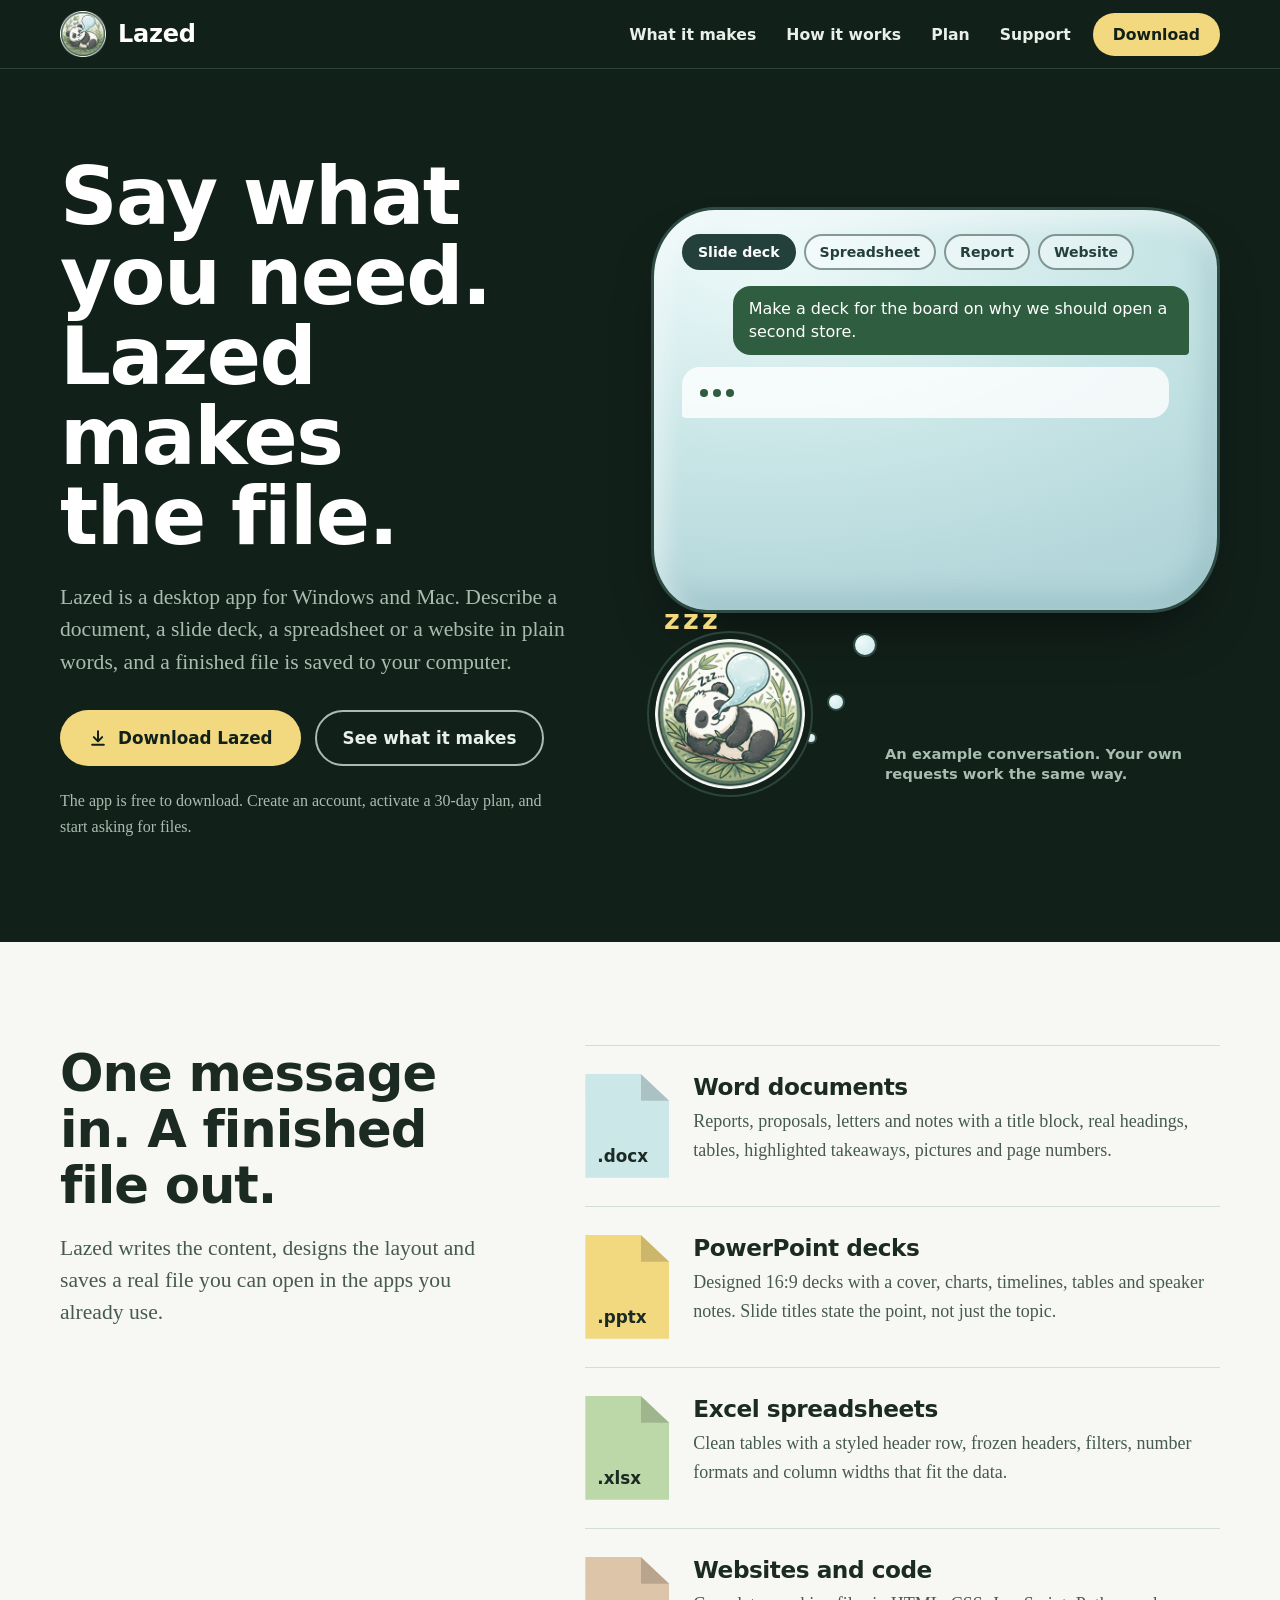
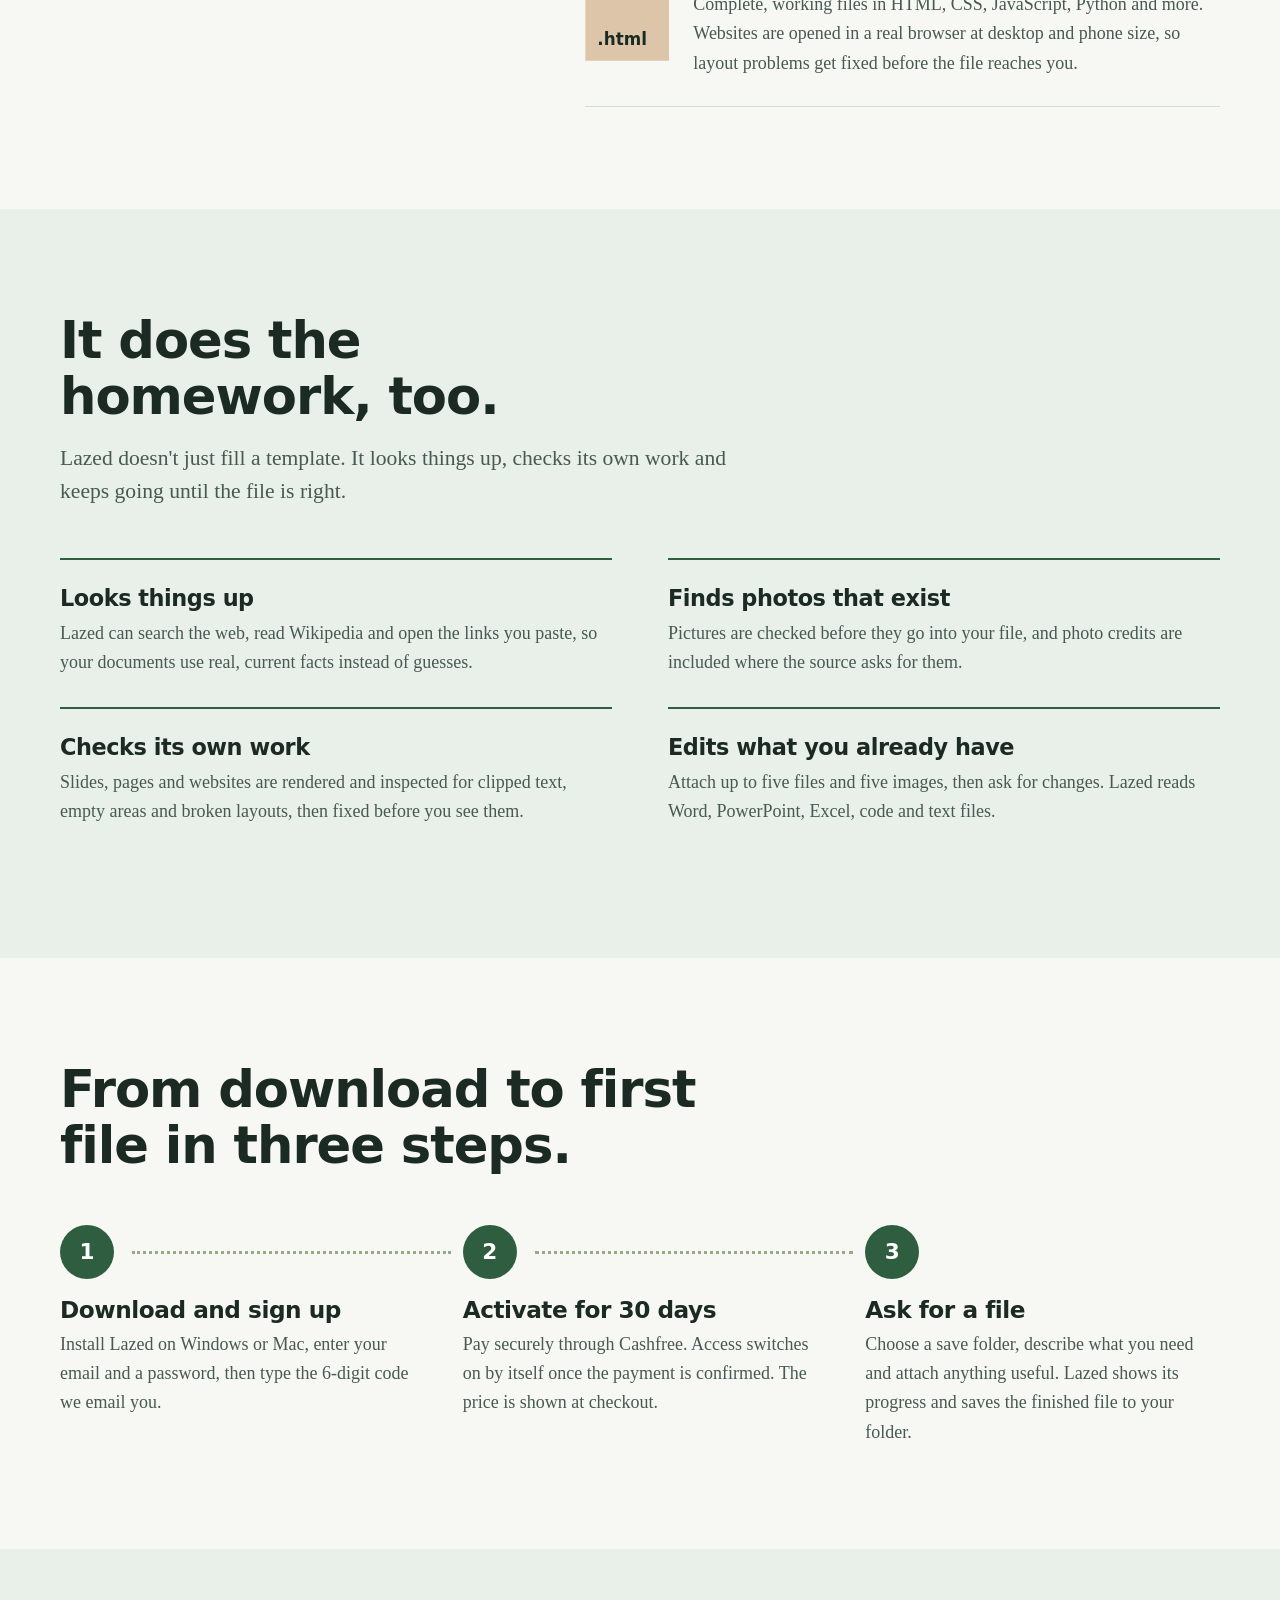
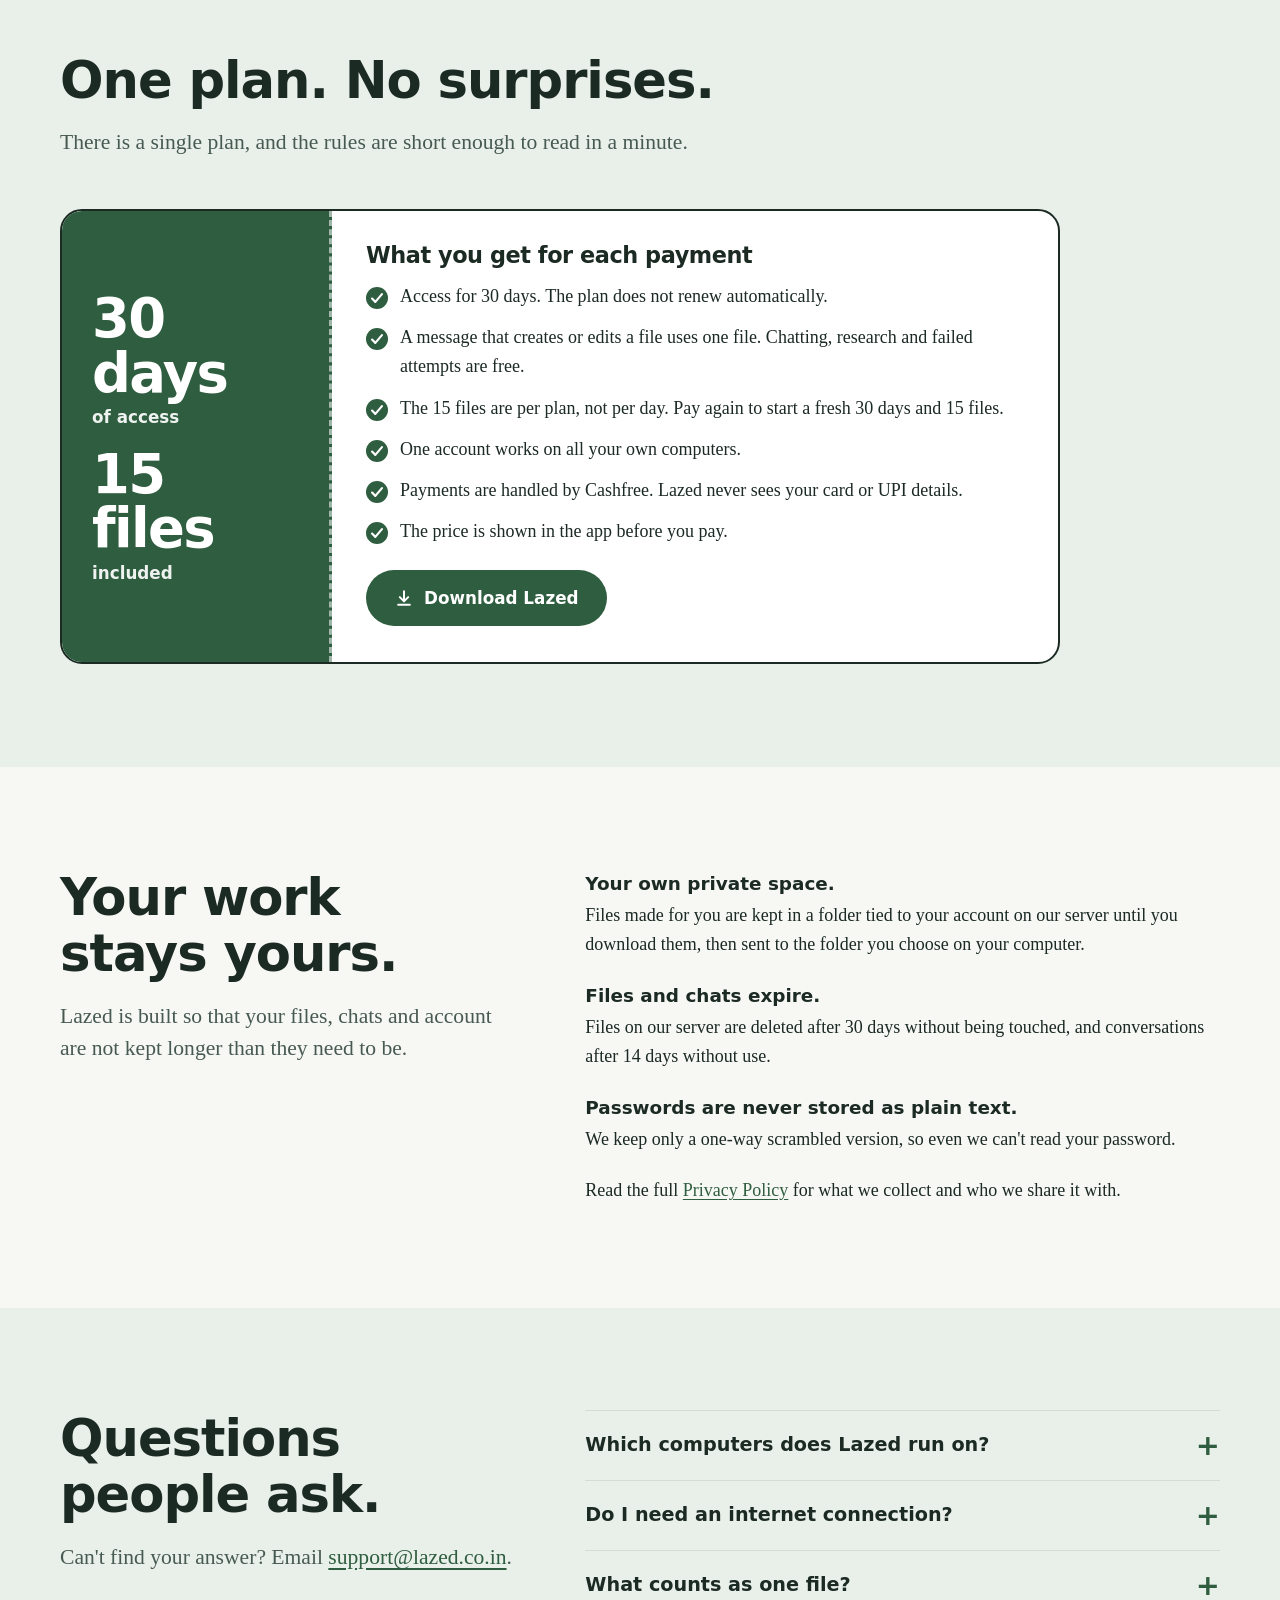
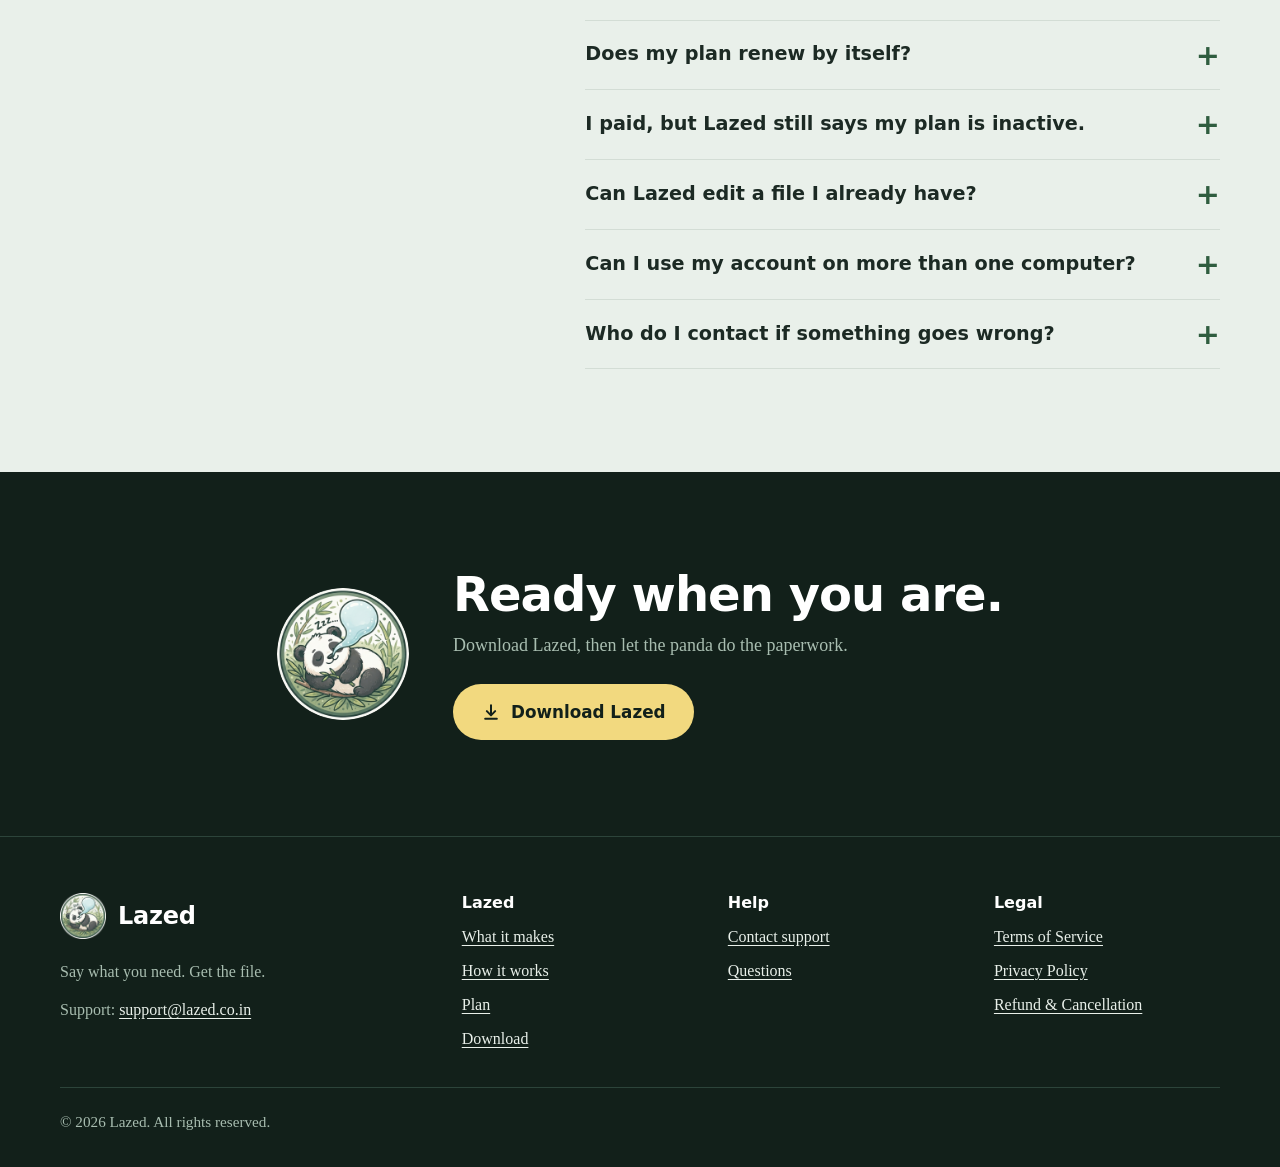
==== index.html @ 4f2f7432 "first commit" ====
<!doctype html>
<html lang="en">
<head>
<meta charset="utf-8">
<meta name="viewport" content="width=device-width, initial-scale=1">
<title>Lazed: say what you need, get the file</title>
<meta name="description" content="Lazed is a desktop app for Windows and Mac that turns a plain message into a finished Word document, PowerPoint deck, Excel sheet or website.">
<meta name="theme-color" content="#12201a">
<link rel="icon" href="assets/favicon.ico" sizes="any">
<link rel="icon" type="image/png" sizes="32x32" href="assets/favicon-32.png">
<link rel="apple-touch-icon" href="assets/apple-touch-icon.png">
<meta property="og:type" content="website">
<meta property="og:site_name" content="Lazed">
<meta property="og:title" content="Lazed: say what you need, get the file">
<meta property="og:description" content="Lazed is a desktop app for Windows and Mac that turns a plain message into a finished Word document, PowerPoint deck, Excel sheet or website.">
<meta property="og:image" content="https://lazed.co.in/assets/og-image.png">
<meta property="og:url" content="https://lazed.co.in/">
<meta name="twitter:card" content="summary_large_image">
<link rel="stylesheet" href="css/style.css">
<script>document.documentElement.classList.add('js')</script>
</head>
<body>
<a class="skip" href="#main">Skip to content</a>
<header class="site-header">
  <div class="wrap">
    <a class="brand" href="index.html"><img src="assets/logo-96.png" width="46" height="46" alt="">Lazed</a>
    <div class="nav">
      <button class="nav-toggle" type="button" aria-expanded="false" aria-controls="nav-links" aria-label="Menu"><svg viewBox="0 0 24 24" fill="none" stroke="currentColor" stroke-width="2.4" stroke-linecap="round" aria-hidden="true"><path d="M4 7h16M4 12h16M4 17h16"/></svg></button>
      <nav id="nav-links" class="nav-links" aria-label="Main">
        <a href="index.html#features">What it makes</a>
        <a href="index.html#how">How it works</a>
        <a href="index.html#plan">Plan</a>
        <a href="contact.html">Support</a>
        <a class="btn btn-moon btn-sm" href="download.html" data-os-link>Download</a>
      </nav>
    </div>
  </div>
</header>
<main id="main">

<section class="hero">
  <div class="wrap">
    <div>
      <h1>Say what you need. Lazed makes the file.</h1>
      <p class="lead">Lazed is a desktop app for Windows and Mac. Describe a document, a slide deck, a spreadsheet or a website in plain words, and a finished file is saved to your computer.</p>
      <div class="hero-actions">
        <a class="btn btn-moon" href="download.html" data-os-link><svg viewBox="0 0 24 24" fill="none" stroke="currentColor" stroke-width="2.4" stroke-linecap="round" stroke-linejoin="round" aria-hidden="true"><path d="M12 4v11M7 11l5 5 5-5M5 20h14"/></svg><span data-os-label>Download Lazed</span></a>
        <a class="btn btn-ghost-dark" href="#features">See what it makes</a>
      </div>
      <p class="hero-note">The app is free to download. Create an account, activate a 30-day plan, and start asking for files.</p>
    </div>

    <div class="scene" role="group" aria-label="Example of asking Lazed for a slide deck">
      <div class="bubble">
        <ul class="chips" id="demo-chips" aria-label="Try an example" hidden></ul>
        <div class="chat" id="demo-chat">
          <div class="msg-user">Make a deck for the board on why we should open a second store.</div>
          <div class="msg-bot">
            <ul class="steps"><li>Looking up local retail data</li><li>Building the slides</li><li>Checking every slide for clipped text</li></ul>
            <div class="file"><span class="file-ext">.pptx</span><div class="file-name">second-store.pptx<span class="file-sub">Saved to your folder</span></div></div>
          </div>
        </div>
      </div>
      <p class="scene-caption">An example conversation. Your own requests work the same way.</p>
      <div class="dots" aria-hidden="true"><span class="d1"></span><span class="d2"></span><span class="d3"></span></div>
      <div class="panda">
        <span class="zzz" aria-hidden="true">zzz</span>
        <img src="assets/logo-320.png" width="150" height="150" alt="The Lazed panda, fast asleep">
      </div>
    </div>
  </div>
</section>

<section class="section" id="features">
  <div class="wrap split">
    <div class="split-sticky">
      <h2>One message in. A finished file out.</h2>
      <p class="lead">Lazed writes the content, designs the layout and saves a real file you can open in the apps you already use.</p>
    </div>
    <ul class="kinds">
      <li class="kind">
        <div class="kind-tab" aria-hidden="true">.docx</div>
        <div>
          <h3>Word documents</h3>
          <p>Reports, proposals, letters and notes with a title block, real headings, tables, highlighted takeaways, pictures and page numbers.</p>
        </div>
      </li>
      <li class="kind">
        <div class="kind-tab tint-moon" aria-hidden="true">.pptx</div>
        <div>
          <h3>PowerPoint decks</h3>
          <p>Designed 16:9 decks with a cover, charts, timelines, tables and speaker notes. Slide titles state the point, not just the topic.</p>
        </div>
      </li>
      <li class="kind">
        <div class="kind-tab tint-leaf" aria-hidden="true">.xlsx</div>
        <div>
          <h3>Excel spreadsheets</h3>
          <p>Clean tables with a styled header row, frozen headers, filters, number formats and column widths that fit the data.</p>
        </div>
      </li>
      <li class="kind">
        <div class="kind-tab tint-wood" aria-hidden="true">.html</div>
        <div>
          <h3>Websites and code</h3>
          <p>Complete, working files in HTML, CSS, JavaScript, Python and more. Websites are opened in a real browser at desktop and phone size, so layout problems get fixed before the file reaches you.</p>
        </div>
      </li>
    </ul>
  </div>
</section>

<section class="section section-mist" id="smart">
  <div class="wrap">
    <div class="section-head">
      <h2>It does the homework, too.</h2>
      <p class="lead">Lazed doesn't just fill a template. It looks things up, checks its own work and keeps going until the file is right.</p>
    </div>
    <div class="facts">
      <div class="fact">
        <h3>Looks things up</h3>
        <p>Lazed can search the web, read Wikipedia and open the links you paste, so your documents use real, current facts instead of guesses.</p>
      </div>
      <div class="fact">
        <h3>Finds photos that exist</h3>
        <p>Pictures are checked before they go into your file, and photo credits are included where the source asks for them.</p>
      </div>
      <div class="fact">
        <h3>Checks its own work</h3>
        <p>Slides, pages and websites are rendered and inspected for clipped text, empty areas and broken layouts, then fixed before you see them.</p>
      </div>
      <div class="fact">
        <h3>Edits what you already have</h3>
        <p>Attach up to five files and five images, then ask for changes. Lazed reads Word, PowerPoint, Excel, code and text files.</p>
      </div>
    </div>
  </div>
</section>

<section class="section" id="how">
  <div class="wrap">
    <div class="section-head">
      <h2>From download to first file in three steps.</h2>
    </div>
    <ol class="how">
      <li class="how-step">
        <div class="how-n" aria-hidden="true">1</div>
        <h3>Download and sign up</h3>
        <p>Install Lazed on Windows or Mac, enter your email and a password, then type the 6-digit code we email you.</p>
      </li>
      <li class="how-step">
        <div class="how-n" aria-hidden="true">2</div>
        <h3>Activate for 30 days</h3>
        <p>Pay securely through Cashfree. Access switches on by itself once the payment is confirmed. The price is shown at checkout.</p>
      </li>
      <li class="how-step">
        <div class="how-n" aria-hidden="true">3</div>
        <h3>Ask for a file</h3>
        <p>Choose a save folder, describe what you need and attach anything useful. Lazed shows its progress and saves the finished file to your folder.</p>
      </li>
    </ol>
  </div>
</section>

<section class="section section-mist" id="plan">
  <div class="wrap">
    <div class="section-head">
      <h2>One plan. No surprises.</h2>
      <p class="lead">There is a single plan, and the rules are short enough to read in a minute.</p>
    </div>
    <div class="ticket">
      <div class="ticket-stub">
        <div class="ticket-big">30 days<small>of access</small></div>
        <div class="ticket-big">15 files<small>included</small></div>
      </div>
      <div class="ticket-body">
        <h3>What you get for each payment</h3>
        <ul class="ticks">
          <li>Access for 30 days. The plan does not renew automatically.</li>
          <li>A message that creates or edits a file uses one file. Chatting, research and failed attempts are free.</li>
          <li>The 15 files are per plan, not per day. Pay again to start a fresh 30 days and 15 files.</li>
          <li>One account works on all your own computers.</li>
          <li>Payments are handled by Cashfree. Lazed never sees your card or UPI details.</li>
          <li>The price is shown in the app before you pay.</li>
        </ul>
        <a class="btn btn-moss" href="download.html" data-os-link><svg viewBox="0 0 24 24" fill="none" stroke="currentColor" stroke-width="2.4" stroke-linecap="round" stroke-linejoin="round" aria-hidden="true"><path d="M12 4v11M7 11l5 5 5-5M5 20h14"/></svg><span data-os-label>Download Lazed</span></a>
      </div>
    </div>
  </div>
</section>

<section class="section" id="private">
  <div class="wrap split">
    <div>
      <h2>Your work stays yours.</h2>
      <p class="lead">Lazed is built so that your files, chats and account are not kept longer than they need to be.</p>
    </div>
    <div class="private-list">
      <p><strong>Your own private space.</strong>Files made for you are kept in a folder tied to your account on our server until you download them, then sent to the folder you choose on your computer.</p>
      <p><strong>Files and chats expire.</strong>Files on our server are deleted after 30 days without being touched, and conversations after 14 days without use.</p>
      <p><strong>Passwords are never stored as plain text.</strong>We keep only a one-way scrambled version, so even we can't read your password.</p>
      <p>Read the full <a href="privacy.html">Privacy Policy</a> for what we collect and who we share it with.</p>
    </div>
  </div>
</section>

<section class="section section-mist" id="faq">
  <div class="wrap split">
    <div class="split-sticky">
      <h2>Questions people ask.</h2>
      <p class="lead">Can't find your answer? Email <a href="mailto:support@lazed.co.in">support@lazed.co.in</a>.</p>
    </div>
    <div class="faq">
<details><summary>Which computers does Lazed run on?</summary><div class="answer"><p>Windows PCs and Macs. Lazed is a desktop app, so it doesn't run on phones or tablets. The <a href="download.html">download page</a> highlights the right file for your computer. On a Mac, choose Apple Silicon (M1 and newer) or Intel; the page shows how to tell which one you have.</p></div></details>
<details><summary>Do I need an internet connection?</summary><div class="answer"><p>Yes. Your request is sent to our servers, where the AI does the work. The finished file is then saved to the folder you chose on your computer.</p></div></details>
<details><summary>What counts as one file?</summary><div class="answer"><p>A message that successfully creates or edits a file uses one of your 15 files, however many rounds of building and fixing it takes. Chatting, research and requests that fail don't use a file.</p></div></details>
<details><summary>Does my plan renew by itself?</summary><div class="answer"><p>No. Each payment gives you 30 days. When they end, or when you've used all 15 files, you choose whether to pay again. We never charge you automatically.</p></div></details>
<details><summary>I paid, but Lazed still says my plan is inactive.</summary><div class="answer"><p>Access switches on automatically once your payment is confirmed, which usually takes a few minutes. If it hasn't happened after that, email <a href="mailto:support@lazed.co.in">support@lazed.co.in</a> from your account address with your payment confirmation.</p></div></details>
<details><summary>Can Lazed edit a file I already have?</summary><div class="answer"><p>Yes. Attach up to five files (Word, PowerPoint, Excel, code or text) and up to five images, then say what to change. Word, PowerPoint and Excel files are rebuilt in Lazed's own design, so very custom formatting in the original may change.</p></div></details>
<details><summary>Can I use my account on more than one computer?</summary><div class="answer"><p>Yes. Your plan belongs to your account, so you can log in on any of your own computers. Please don't share your login with other people.</p></div></details>
<details><summary>Who do I contact if something goes wrong?</summary><div class="answer"><p>Email <a href="mailto:support@lazed.co.in">support@lazed.co.in</a>. The <a href="contact.html">support page</a> also lists fixes for the most common problems.</p></div></details>
    </div>
  </div>
</section>

<section class="cta-band">
  <div class="wrap">
    <img src="assets/logo-320.png" width="132" height="132" alt="" loading="lazy">
    <div>
      <h2>Ready when you are.</h2>
      <p>Download Lazed, then let the panda do the paperwork.</p>
      <a class="btn btn-moon" href="download.html" data-os-link><svg viewBox="0 0 24 24" fill="none" stroke="currentColor" stroke-width="2.4" stroke-linecap="round" stroke-linejoin="round" aria-hidden="true"><path d="M12 4v11M7 11l5 5 5-5M5 20h14"/></svg><span data-os-label>Download Lazed</span></a>
    </div>
  </div>
</section>

</main>
<footer class="site-footer">
  <div class="wrap footer-grid">
    <div>
      <a class="brand" href="index.html"><img src="assets/logo-96.png" width="46" height="46" alt="">Lazed</a>
      <p>Say what you need. Get the file.</p>
      <p>Support: <a href="mailto:support@lazed.co.in">support@lazed.co.in</a></p>
    </div>
    <nav aria-label="Product">
      <p class="footer-title">Lazed</p>
      <ul>
        <li><a href="index.html#features">What it makes</a></li>
        <li><a href="index.html#how">How it works</a></li>
        <li><a href="index.html#plan">Plan</a></li>
        <li><a href="download.html">Download</a></li>
      </ul>
    </nav>
    <nav aria-label="Help">
      <p class="footer-title">Help</p>
      <ul>
        <li><a href="contact.html">Contact support</a></li>
        <li><a href="index.html#faq">Questions</a></li>
      </ul>
    </nav>
    <nav aria-label="Legal">
      <p class="footer-title">Legal</p>
      <ul>
        <li><a href="terms.html">Terms of Service</a></li>
        <li><a href="privacy.html">Privacy Policy</a></li>
        <li><a href="refund.html">Refund &amp; Cancellation</a></li>
      </ul>
    </nav>
  </div>
  <div class="wrap footer-base">
    <p>&copy; <span data-year>2026</span> Lazed. All rights reserved.</p>
  </div>
</footer>
<script src="js/config.js"></script>
<script src="js/main.js"></script>
</body>
</html>
---- css/style.css ----
/* Lazed website styles.
   System fonts only, so the site makes no third-party requests.
   Edit the colours and fonts in :root; everything else follows. */

:root {
  --night: #12201a;
  --night-2: #1b2f25;
  --night-line: #2c443a;
  --ink: #1c2a24;
  --muted: #475a51;
  --paper: #f7f8f4;
  --mist: #e9f0ea;
  --dream: #cbe7e8;
  --white: #ffffff;
  --moss: #2f5d3f;
  --moss-dark: #24492f;
  --leaf: #98aa84;
  --moon: #f2d97f;
  --moon-dark: #e6c75c;
  --on-night: #e9f0ea;
  --on-night-muted: #a8bdb0;
  --line: #d3ddd5;
  --focus: #1d6f8f;

  --font-display: ui-rounded, "SF Pro Rounded", "Hiragino Maru Gothic ProN", "Arial Rounded MT Bold",
    Quicksand, Nunito, "Segoe UI Variable Display", Calibri, "Trebuchet MS", system-ui, sans-serif;
  --font-body: Charter, "Bitstream Charter", "Sitka Text", Cambria, Georgia, serif;

  --wrap: 1160px;
}

*, *::before, *::after { box-sizing: border-box; }
[hidden] { display: none !important; }

html {
  -webkit-text-size-adjust: 100%;
  scroll-behavior: smooth;
  scroll-padding-top: 88px;
}

body {
  margin: 0;
  background: var(--paper);
  color: var(--ink);
  font: 400 1.125rem/1.62 var(--font-body);
  text-rendering: optimizeLegibility;
}

img, svg { max-width: 100%; display: block; }

a { color: var(--moss); text-underline-offset: 0.18em; }
a:hover { color: var(--moss-dark); }

h1, h2, h3 {
  margin: 0;
  font-family: var(--font-display);
  font-weight: 800;
  line-height: 1.1;
  letter-spacing: -0.02em;
  text-wrap: balance;
}

p { margin: 0 0 1em; }

:focus-visible { outline: 3px solid var(--focus); outline-offset: 3px; border-radius: 4px; }
.site-header :focus-visible,
.site-footer :focus-visible,
.hero :focus-visible,
.cta-band :focus-visible { outline-color: var(--moon); }

.wrap { width: min(100% - 40px, var(--wrap)); margin-inline: auto; }

.sr-only {
  position: absolute; width: 1px; height: 1px; margin: -1px; padding: 0;
  overflow: hidden; clip: rect(0 0 0 0); white-space: nowrap; border: 0;
}

.skip {
  position: absolute; left: 12px; top: -64px; z-index: 100;
  background: var(--moon); color: var(--night); text-decoration: none;
  font: 700 1rem var(--font-display); padding: 10px 16px; border-radius: 10px;
}
.skip:focus { top: 12px; }

/* ---------- Buttons ---------- */
.btn {
  display: inline-flex; align-items: center; justify-content: center; gap: 10px;
  font: 700 1.05rem/1.1 var(--font-display);
  padding: 16px 26px; border-radius: 999px; border: 2px solid transparent;
  text-decoration: none; cursor: pointer; text-align: center;
  transition: transform 0.15s ease, background-color 0.15s ease, border-color 0.15s ease;
}
.btn:active { transform: translateY(1px); }
.btn-moon { background: var(--moon); color: var(--night); }
.btn-moon:hover { background: var(--moon-dark); color: var(--night); }
.btn-moss { background: var(--moss); color: #fff; }
.btn-moss:hover { background: var(--moss-dark); color: #fff; }
.btn-ghost-dark { border-color: var(--on-night-muted); color: var(--on-night); }
.btn-ghost-dark:hover { background: var(--night-2); color: #fff; }
.btn-ghost { border-color: var(--moss); color: var(--moss); background: transparent; }
.btn-ghost:hover { background: var(--moss); color: #fff; }
.btn-sm { padding: 10px 18px; font-size: 0.95rem; }
.btn-block { width: 100%; }
.btn[aria-disabled="true"] { opacity: 0.6; pointer-events: none; }
.btn svg { width: 20px; height: 20px; }

/* ---------- Header ---------- */
.site-header {
  position: sticky; top: 0; z-index: 50;
  background: var(--night); color: var(--on-night);
  border-bottom: 1px solid var(--night-line);
}
.site-header .wrap { display: flex; align-items: center; gap: 16px; min-height: 68px; flex-wrap: wrap; padding-block: 6px; }
.brand {
  display: inline-flex; align-items: center; gap: 12px;
  color: #fff; text-decoration: none;
  font: 800 1.5rem/1 var(--font-display); letter-spacing: -0.01em;
}
.brand:hover { color: #fff; }
.brand img { width: 46px; height: 46px; }
.nav { margin-left: auto; display: flex; align-items: center; gap: 8px; flex-wrap: wrap; }
.nav-links { display: flex; align-items: center; gap: 2px; flex-wrap: wrap; }
.nav-links a {
  color: var(--on-night); text-decoration: none;
  font: 600 0.98rem var(--font-display); padding: 10px 14px; border-radius: 999px;
}
.nav-links a:hover, .nav-links a[aria-current="page"] { background: var(--night-2); color: #fff; }
.nav-links a.btn-moon { background: var(--moon); color: var(--night); padding: 10px 18px; margin-left: 6px; }
.nav-links a.btn-moon:hover { background: var(--moon-dark); color: var(--night); }
.nav-toggle {
  display: none; align-items: center; justify-content: center;
  width: 46px; height: 46px; border-radius: 50%;
  background: transparent; color: #fff; border: 2px solid var(--night-line); cursor: pointer;
}
.nav-toggle svg { width: 22px; height: 22px; }

@media (max-width: 859px) {
  .js .nav-toggle { display: inline-flex; }
  .js .nav { margin-left: auto; }
  .js .nav-links {
    display: none; position: absolute; left: 0; right: 0; top: 100%;
    flex-direction: column; align-items: stretch; gap: 2px;
    background: var(--night); padding: 8px 20px 20px; border-bottom: 1px solid var(--night-line);
  }
  .js .nav-open .nav-links { display: flex; }
  .js .nav-links a { padding: 14px 14px; font-size: 1.05rem; }
  .js .nav-links a.btn-moon { margin: 8px 0 0; padding: 14px 18px; text-align: center; }
}

/* ---------- Hero ---------- */
.hero {
  background: var(--night); color: var(--on-night);
  padding-block: clamp(40px, 7vw, 88px) clamp(56px, 8vw, 112px);
  overflow: hidden;
}
.hero .wrap { display: grid; gap: 56px; align-items: center; }
@media (min-width: 960px) {
  .hero .wrap { grid-template-columns: minmax(0, 1fr) minmax(0, 1.08fr); gap: 64px; }
}
.hero h1 { font-size: clamp(2.7rem, 1.5rem + 4.7vw, 5rem); line-height: 1; color: #fff; }
.lead { font-size: clamp(1.15rem, 1.05rem + 0.5vw, 1.35rem); line-height: 1.5; max-width: 34em; }
.hero .lead { color: var(--on-night-muted); margin-top: 24px; }
.hero-actions { display: flex; flex-wrap: wrap; gap: 14px; margin-top: 32px; }
.hero-note { margin: 22px 0 0; font-size: 1rem; color: var(--on-night-muted); max-width: 32em; }

/* The bubble comes from the panda's nose in the logo; it holds the demo. */
.scene { --p: 150px; position: relative; width: 100%; max-width: 620px; margin-inline: auto; padding-bottom: calc(var(--p) + 26px); }
.bubble {
  position: relative; color: var(--ink);
  background: radial-gradient(120% 90% at 20% 10%, #eef9f9 0%, var(--dream) 52%, #b3d6da 100%);
  border: 3px solid #2d4a43;
  border-radius: 64px 76px 70px 56px / 70px 60px 76px 64px;
  padding: 24px 22px 24px;
  box-shadow: inset 10px 12px 22px rgba(255, 255, 255, 0.55), inset -10px -14px 26px rgba(40, 100, 110, 0.16),
    0 30px 60px -30px rgba(0, 0, 0, 0.7);
}
.chips { display: flex; flex-wrap: wrap; gap: 8px; margin: 0 0 16px; padding: 0 6px; list-style: none; }
.chip {
  font: 700 0.88rem var(--font-display); padding: 8px 14px; border-radius: 999px;
  border: 2px solid rgba(45, 74, 67, 0.55); background: rgba(255, 255, 255, 0.4); color: #23403a; cursor: pointer;
  transition: background-color 0.15s ease, color 0.15s ease;
}
.chip:hover { background: rgba(255, 255, 255, 0.75); }
.chip[aria-pressed="true"] { background: #23403a; border-color: #23403a; color: #fff; }
.chat {
  min-height: 300px; display: flex; flex-direction: column; gap: 12px; padding: 0 6px;
  font-family: var(--font-display); font-size: 1rem; line-height: 1.4;
}
.msg-user {
  align-self: flex-end; max-width: 90%; background: var(--moss); color: #fff;
  padding: 12px 16px; border-radius: 18px 18px 4px 18px;
}
.msg-bot {
  align-self: flex-start; width: 100%; max-width: 96%; background: rgba(255, 255, 255, 0.8);
  padding: 14px 16px; border-radius: 18px 18px 18px 4px;
}
.steps { list-style: none; margin: 0; padding: 0; display: grid; gap: 8px; }
.steps li { display: flex; gap: 10px; align-items: center; }
.steps li::before {
  content: ""; flex: none; width: 18px; height: 18px; border-radius: 50%;
  background: var(--moss) url("data:image/svg+xml,%3Csvg xmlns='http://www.w3.org/2000/svg' viewBox='0 0 20 20'%3E%3Cpath d='M5.5 10.5l3 3 6-7' fill='none' stroke='white' stroke-width='2.4' stroke-linecap='round' stroke-linejoin='round'/%3E%3C/svg%3E") center / 14px no-repeat;
}
.typing { display: inline-flex; gap: 5px; padding: 6px 2px; }
.typing span { width: 8px; height: 8px; border-radius: 50%; background: var(--moss); animation: bob 0.9s ease-in-out infinite; }
.typing span:nth-child(2) { animation-delay: 0.15s; }
.typing span:nth-child(3) { animation-delay: 0.3s; }
@keyframes bob { 0%, 80%, 100% { transform: translateY(0); opacity: 0.5; } 40% { transform: translateY(-5px); opacity: 1; } }
.file {
  display: flex; align-items: center; gap: 12px; background: #fff; border: 2px solid #2d4a43;
  border-radius: 14px; padding: 10px 14px; margin-top: 12px;
}
.file-ext { font-weight: 800; font-size: 0.82rem; padding: 6px 9px; border-radius: 8px; background: var(--moon); color: var(--night); }
.file-name { font-weight: 700; overflow-wrap: anywhere; min-width: 0; }
.file-sub { display: block; font-size: 0.86rem; font-weight: 500; color: var(--muted); }
.scene-caption { position: absolute; left: calc(var(--p) + 84px); right: 0; bottom: 6px; margin: 0; font-size: 0.92rem; line-height: 1.35; color: var(--on-night-muted); font-family: var(--font-display); font-weight: 600; }

.panda { position: absolute; left: 4px; bottom: 0; width: var(--p); height: var(--p); }
.panda img { width: 100%; height: 100%; border-radius: 50%; box-shadow: 0 0 0 6px var(--night), 0 0 0 8px var(--night-line); }
.zzz {
  position: absolute; left: calc(var(--p) * 0.06); top: calc(var(--p) * -0.22);
  font: 800 1.7rem/1 var(--font-display); letter-spacing: 0.12em; color: var(--moon); z-index: 1;
  animation: drift 4.5s ease-in-out infinite;
}
@keyframes drift { 0%, 100% { transform: translate(0, 0); opacity: 0.55; } 50% { transform: translate(6px, -8px); opacity: 1; } }
.dots span {
  position: absolute; border-radius: 50%; border: 2px solid #2d4a43;
  background: radial-gradient(circle at 30% 30%, #eef9f9, var(--dream));
}
.dots .d1 { width: calc(var(--p) * 0.08); height: calc(var(--p) * 0.08); left: calc(var(--p) + 4px); bottom: calc(var(--p) * 0.3); }
.dots .d2 { width: calc(var(--p) * 0.12); height: calc(var(--p) * 0.12); left: calc(var(--p) + 26px); bottom: calc(var(--p) * 0.52); }
.dots .d3 { width: calc(var(--p) * 0.16); height: calc(var(--p) * 0.16); left: calc(var(--p) + 52px); bottom: calc(var(--p) * 0.8 + 12px); }
@media (max-width: 520px) {
  .scene { --p: 112px; }
  .bubble { padding: 20px 14px; border-radius: 44px 52px 48px 40px / 48px 42px 52px 44px; }
  .chat { min-height: 330px; padding: 0 2px; }
}

/* ---------- Sections ---------- */
.section { padding-block: clamp(56px, 8vw, 104px); }
.section-mist { background: var(--mist); }
.section h2 { font-size: clamp(2rem, 1.3rem + 2.6vw, 3.2rem); }
.section .lead { color: var(--muted); margin-top: 18px; }
.section-head { max-width: 42rem; margin-bottom: clamp(28px, 4vw, 52px); }

.split { display: grid; gap: 36px; }
@media (min-width: 960px) {
  .split { grid-template-columns: minmax(0, 5fr) minmax(0, 7fr); gap: 72px; }
  .split-sticky { position: sticky; top: 108px; align-self: start; }
}

.kinds { list-style: none; margin: 0; padding: 0; border-bottom: 1px solid var(--line); }
.kind { display: grid; grid-template-columns: 84px minmax(0, 1fr); gap: 24px; padding: 28px 0; border-top: 1px solid var(--line); }
.kind h3 { font-size: 1.45rem; margin-bottom: 8px; }
.kind p { margin: 0; color: var(--muted); }
.kind-tab {
  --tint: var(--dream);
  position: relative; width: 84px; height: 104px; background: var(--tint);
  clip-path: polygon(0 0, 66% 0, 100% 26%, 100% 100%, 0 100%);
  display: flex; align-items: flex-end; padding: 0 0 12px 12px;
  font: 800 1.05rem var(--font-display); color: var(--ink);
}
.kind-tab::after {
  content: ""; position: absolute; top: 0; left: 66%; width: 34%; height: 26%;
  background: rgba(0, 0, 0, 0.16); clip-path: polygon(0 0, 0 100%, 100% 100%);
}
.tint-moon { --tint: var(--moon); }
.tint-leaf { --tint: #bcd7a8; }
.tint-wood { --tint: #dcc5a8; }
@media (max-width: 520px) {
  .kind { grid-template-columns: 1fr; gap: 16px; }
}

.facts { display: grid; gap: 0 56px; }
@media (min-width: 760px) { .facts { grid-template-columns: 1fr 1fr; } }
.fact { padding: 26px 0 30px; border-top: 2px solid var(--moss); }
.fact h3 { font-size: 1.4rem; margin-bottom: 8px; }
.fact p { margin: 0; color: var(--muted); }

.how { list-style: none; margin: 0; padding: 0; display: grid; gap: 40px; }
@media (min-width: 860px) { .how { grid-template-columns: repeat(3, 1fr); gap: 48px; } }
.how-step { position: relative; }
.how-n {
  display: grid; place-items: center; width: 54px; height: 54px; border-radius: 50%;
  background: var(--moss); color: #fff; font: 800 1.35rem var(--font-display); margin-bottom: 18px;
}
.how-step h3 { font-size: 1.45rem; margin-bottom: 8px; }
.how-step p { margin: 0; color: var(--muted); }
@media (min-width: 860px) {
  .how-step:not(:last-child)::after {
    content: ""; position: absolute; top: 26px; left: 72px; right: -36px; border-top: 3px dotted var(--leaf);
  }
}

.ticket { display: grid; background: #fff; border: 2px solid var(--ink); border-radius: 22px; overflow: hidden; max-width: 1000px; }
@media (min-width: 760px) { .ticket { grid-template-columns: 270px minmax(0, 1fr); } }
.ticket-stub {
  background: var(--moss); color: #fff; padding: 34px 30px; display: flex; flex-direction: column;
  justify-content: center; gap: 22px; border-bottom: 3px dashed rgba(255, 255, 255, 0.55);
}
@media (min-width: 760px) { .ticket-stub { border-bottom: 0; border-right: 3px dashed rgba(255, 255, 255, 0.55); } }
.ticket-big { font: 800 3.4rem/1 var(--font-display); letter-spacing: -0.03em; }
.ticket-big small { display: block; margin-top: 8px; font-size: 1.05rem; font-weight: 700; letter-spacing: 0; opacity: 0.92; }
.ticket-body { padding: 32px 34px 36px; }
.ticket-body h3 { font-size: 1.4rem; margin-bottom: 14px; }
.ticks { list-style: none; margin: 0 0 24px; padding: 0; display: grid; gap: 12px; }
.ticks li { position: relative; padding-left: 34px; }
.ticks li::before {
  content: ""; position: absolute; left: 0; top: 0.28em; width: 22px; height: 22px;
  background: url("data:image/svg+xml,%3Csvg xmlns='http://www.w3.org/2000/svg' viewBox='0 0 20 20'%3E%3Ccircle cx='10' cy='10' r='10' fill='%232f5d3f'/%3E%3Cpath d='M5.5 10.5l3 3 6-7' fill='none' stroke='white' stroke-width='2' stroke-linecap='round' stroke-linejoin='round'/%3E%3C/svg%3E") center / contain no-repeat;
}

.private-list { display: grid; gap: 22px; }
.private-list p { margin: 0; }
.private-list strong { font-family: var(--font-display); font-weight: 800; display: block; font-size: 1.15rem; margin-bottom: 2px; }

.faq details { border-top: 1px solid var(--line); }
.faq details:last-child { border-bottom: 1px solid var(--line); }
.faq summary {
  list-style: none; cursor: pointer; display: flex; justify-content: space-between; align-items: center; gap: 20px;
  padding: 20px 0; font: 700 1.2rem/1.3 var(--font-display);
}
.faq summary::-webkit-details-marker { display: none; }
.faq summary::after { content: "+"; flex: none; font-size: 1.8rem; line-height: 1; color: var(--moss); transition: transform 0.2s ease; }
.faq details[open] summary::after { transform: rotate(45deg); }
.faq .answer { padding: 0 0 24px; max-width: 46rem; }
.faq .answer p:last-child { margin-bottom: 0; }

.cta-band { background: var(--night); color: var(--on-night); padding-block: clamp(56px, 8vw, 96px); }
.cta-band .wrap { display: flex; flex-wrap: wrap; align-items: center; gap: 28px 44px; justify-content: center; text-align: left; }
.cta-band img { width: 132px; height: 132px; border-radius: 50%; }
.cta-band h2 { font-size: clamp(2rem, 1.4rem + 2.4vw, 3rem); color: #fff; }
.cta-band p { margin: 10px 0 24px; color: var(--on-night-muted); }

/* ---------- Footer ---------- */
.site-footer { background: var(--night); color: var(--on-night-muted); border-top: 1px solid var(--night-line); font-size: 1rem; }
.footer-grid { display: grid; gap: 36px; padding-block: 56px 36px; }
@media (min-width: 760px) { .footer-grid { grid-template-columns: 1.6fr 1fr 1fr 1fr; gap: 40px; } }
.footer-grid p { margin: 12px 0 0; }
.footer-title { margin: 0 0 12px !important; font: 800 1rem var(--font-display); color: #fff; }
.footer-grid ul { list-style: none; margin: 0; padding: 0; display: grid; gap: 8px; }
.site-footer a { color: var(--on-night); text-underline-offset: 0.2em; }
.site-footer a:hover { color: var(--moon); }
.footer-grid .brand { color: #fff; text-decoration: none; }
.footer-base { border-top: 1px solid var(--night-line); padding-block: 22px 32px; font-size: 0.95rem; }
.footer-base p { margin: 0; }

/* ---------- Inner pages ---------- */
.page-head { background: var(--mist); border-bottom: 1px solid var(--line); padding-block: clamp(40px, 6vw, 76px) clamp(28px, 4vw, 48px); }
.page-head h1 { font-size: clamp(2.3rem, 1.4rem + 3.2vw, 3.8rem); }
.page-head .lead { color: var(--muted); margin: 18px 0 0; }
.updated { margin: 14px 0 0; font: 600 0.95rem var(--font-display); color: var(--muted); }
.summary { background: #fff; border: 2px solid var(--ink); border-radius: 16px; padding: 20px 24px 8px; margin-top: 28px; max-width: 46rem; }
.summary h2 { font-size: 1.2rem; margin-bottom: 10px; }
.summary ul { margin: 0 0 12px; padding-left: 1.2em; }
.summary li { margin: 0.3em 0; }

.legal { display: grid; gap: 28px; padding-block: 44px 96px; }
@media (min-width: 960px) { .legal { grid-template-columns: 260px minmax(0, 1fr); gap: 72px; } }
.toc { align-self: start; font-family: var(--font-display); }
.toc summary { cursor: pointer; font: 800 1rem var(--font-display); padding: 10px 0; }
.toc ol { list-style: none; margin: 0; padding: 0; display: grid; gap: 2px; font-weight: 600; font-size: 0.96rem; }
.toc a { display: block; padding: 7px 12px; border-radius: 8px; color: var(--ink); text-decoration: none; line-height: 1.3; }
.toc a:hover { background: var(--mist); }
.toc a.is-current { background: var(--mist); color: var(--moss-dark); box-shadow: inset 3px 0 0 var(--moss); }
@media (min-width: 960px) {
  .toc { position: sticky; top: 100px; max-height: calc(100vh - 120px); overflow: auto; }
  .toc summary { pointer-events: none; list-style: none; }
  .toc summary::-webkit-details-marker { display: none; }
}
.prose { max-width: 44rem; }
.prose h2 { font-size: 1.7rem; margin: 2.2em 0 0.55em; scroll-margin-top: 96px; }
.prose h2:first-child { margin-top: 0; }
.prose h3 { font-size: 1.2rem; margin: 1.6em 0 0.4em; }
.prose ul, .prose ol { padding-left: 1.3em; margin: 0 0 1em; }
.prose li { margin: 0.4em 0; }
.table-wrap { overflow-x: auto; margin: 1.2em 0 1.6em; border: 1px solid var(--line); border-radius: 12px; background: #fff; }
.prose table { width: 100%; border-collapse: collapse; font-size: 1rem; line-height: 1.5; min-width: 520px; }
.prose th, .prose td { text-align: left; vertical-align: top; padding: 12px 14px; border-bottom: 1px solid var(--line); }
.prose th { font: 800 0.95rem var(--font-display); background: var(--mist); }
.prose tr:last-child td { border-bottom: 0; }

/* Download page */
.notice {
  background: var(--dream); border: 2px solid var(--ink); border-radius: 14px; padding: 16px 20px; margin-bottom: 28px;
  font-family: var(--font-display); font-weight: 600; line-height: 1.45;
}
.notice[hidden] { display: none; }
.notice p { margin: 0 0 10px; }
.notice p:last-child { margin: 0; }
.platforms { display: grid; gap: 28px; padding-top: 14px; }
@media (min-width: 860px) { .platforms { grid-template-columns: 1fr 1fr; gap: 32px; } }
.platform {
  position: relative; display: flex; flex-direction: column; gap: 14px; background: #fff;
  border: 2px solid var(--ink); border-radius: 22px; padding: 32px 30px 30px;
}
.platform.is-match { border-color: var(--moss); box-shadow: 8px 8px 0 var(--moss); }
.match-badge {
  position: absolute; top: -15px; left: 26px; background: var(--moss); color: #fff;
  font: 700 0.88rem var(--font-display); padding: 6px 14px; border-radius: 999px;
}
.platform-top { display: flex; align-items: center; gap: 16px; color: var(--moss); }
.platform-top svg { width: 48px; height: 48px; flex: none; }
.platform h2 { font-size: 1.7rem; color: var(--ink); }
.platform-meta { margin: 0; color: var(--muted); font-family: var(--font-display); font-weight: 600; font-size: 0.98rem; display: flex; flex-wrap: wrap; gap: 4px 18px; }
.platform ul { list-style: none; margin: 4px 0 0; padding: 0; display: grid; gap: 6px; color: var(--muted); font-size: 1rem; }
.platform .unavailable { margin: 0; font-size: 1rem; background: var(--mist); border-radius: 12px; padding: 12px 14px; }
.platform .unavailable[hidden] { display: none; }
.variant-lead { margin: 0; color: var(--muted); font-size: 1rem; }
.variants { display: grid; gap: 14px; }
.variant { display: flex; flex-direction: column; gap: 10px; background: var(--paper); border: 2px solid var(--line); border-radius: 16px; padding: 18px 18px 16px; }
.variant-name { margin: 0; font: 700 1.2rem var(--font-display); color: var(--ink); display: flex; flex-wrap: wrap; align-items: baseline; gap: 2px 12px; }
.variant-name span { font-weight: 600; font-size: 0.95rem; color: var(--muted); }
.variant .platform-meta { font-size: 0.92rem; }
.variant .unavailable[hidden] { display: none; }
.which-mac { font-size: 0.98rem; }
.which-mac summary { cursor: pointer; font-family: var(--font-display); font-weight: 700; }
.which-mac ol { margin: 10px 0 8px; padding-left: 22px; display: grid; gap: 6px; }
.which-mac p { margin: 0; color: var(--muted); }
.hash { font-size: 0.92rem; }
.hash summary { cursor: pointer; font-family: var(--font-display); font-weight: 700; }
.hash code { display: block; margin-top: 8px; word-break: break-all; font: 0.85rem/1.5 ui-monospace, "SF Mono", Consolas, monospace; background: var(--mist); padding: 10px 12px; border-radius: 10px; }

.install { display: grid; gap: 40px; }
@media (min-width: 860px) { .install { grid-template-columns: 1fr 1fr; gap: 56px; } }
.install h3 { font-size: 1.5rem; margin-bottom: 14px; }
.ol-steps { list-style: none; margin: 0; padding: 0; counter-reset: step; display: grid; gap: 18px; }
.ol-steps li { counter-increment: step; position: relative; padding-left: 52px; min-height: 38px; }
.ol-steps li::before {
  content: counter(step); position: absolute; left: 0; top: 0; width: 36px; height: 36px; border-radius: 50%;
  display: grid; place-items: center; background: var(--moss); color: #fff; font: 800 1.05rem var(--font-display);
}
.ol-steps li p { margin: 0; }

.callout { background: var(--mist); border-left: 5px solid var(--moss); border-radius: 0 14px 14px 0; padding: 20px 24px; max-width: 46rem; }
.callout h3 { font-size: 1.25rem; margin-bottom: 8px; }
.callout p:last-child, .callout ul:last-child { margin-bottom: 0; }

/* Contact page */
.contact-grid { display: grid; gap: 40px; }
@media (min-width: 960px) { .contact-grid { grid-template-columns: minmax(0, 5fr) minmax(0, 6fr); gap: 72px; } }
.mail-card { background: #fff; border: 2px solid var(--ink); border-radius: 22px; padding: 30px; }
.mail-card .address { display: block; margin: 8px 0 18px; font: 800 clamp(1.3rem, 1rem + 1.4vw, 1.8rem)/1.2 var(--font-display); color: var(--ink); word-break: break-all; text-decoration: none; }
.mail-card .row { display: flex; flex-wrap: wrap; gap: 12px; }
.mail-card .small { margin: 18px 0 0; font-size: 1rem; color: var(--muted); }
.form { display: grid; gap: 18px; }
.field label { display: block; margin-bottom: 6px; font: 700 1rem var(--font-display); }
.field .hint { display: block; margin-top: 6px; font-size: 0.95rem; color: var(--muted); }
.field input, .field select, .field textarea {
  width: 100%; font: 400 1.05rem/1.4 var(--font-body); color: var(--ink); background: #fff;
  border: 2px solid var(--ink); border-radius: 12px; padding: 12px 14px;
}
.field textarea { min-height: 160px; resize: vertical; }
.field input:focus-visible, .field select:focus-visible, .field textarea:focus-visible { outline: 3px solid var(--focus); outline-offset: 2px; }
.form-note { margin: 0; font-size: 0.98rem; color: var(--muted); }
.quick { margin-top: clamp(48px, 6vw, 80px); }
.quick h2 { font-size: clamp(1.7rem, 1.2rem + 1.8vw, 2.4rem); margin-bottom: 20px; }

/* 404 */
.lost { text-align: center; padding-block: clamp(64px, 10vw, 140px); }
.lost img { width: 168px; height: 168px; margin: 0 auto 28px; border-radius: 50%; }
.lost h1 { font-size: clamp(2.2rem, 1.5rem + 3vw, 3.6rem); }
.lost p { color: var(--muted); max-width: 30em; margin: 16px auto 28px; }
.lost .row { display: flex; gap: 14px; justify-content: center; flex-wrap: wrap; }

@media (prefers-reduced-motion: reduce) {
  html { scroll-behavior: auto; }
  *, *::before, *::after { animation: none !important; transition: none !important; }
}

@media print {
  .site-header, .site-footer, .toc, .skip, .cta-band { display: none !important; }
  body { background: #fff; font-size: 11pt; }
  .page-head { background: none; border: 0; padding-block: 0 12px; }
  .legal { display: block; padding: 0; }
  .prose { max-width: none; }
}
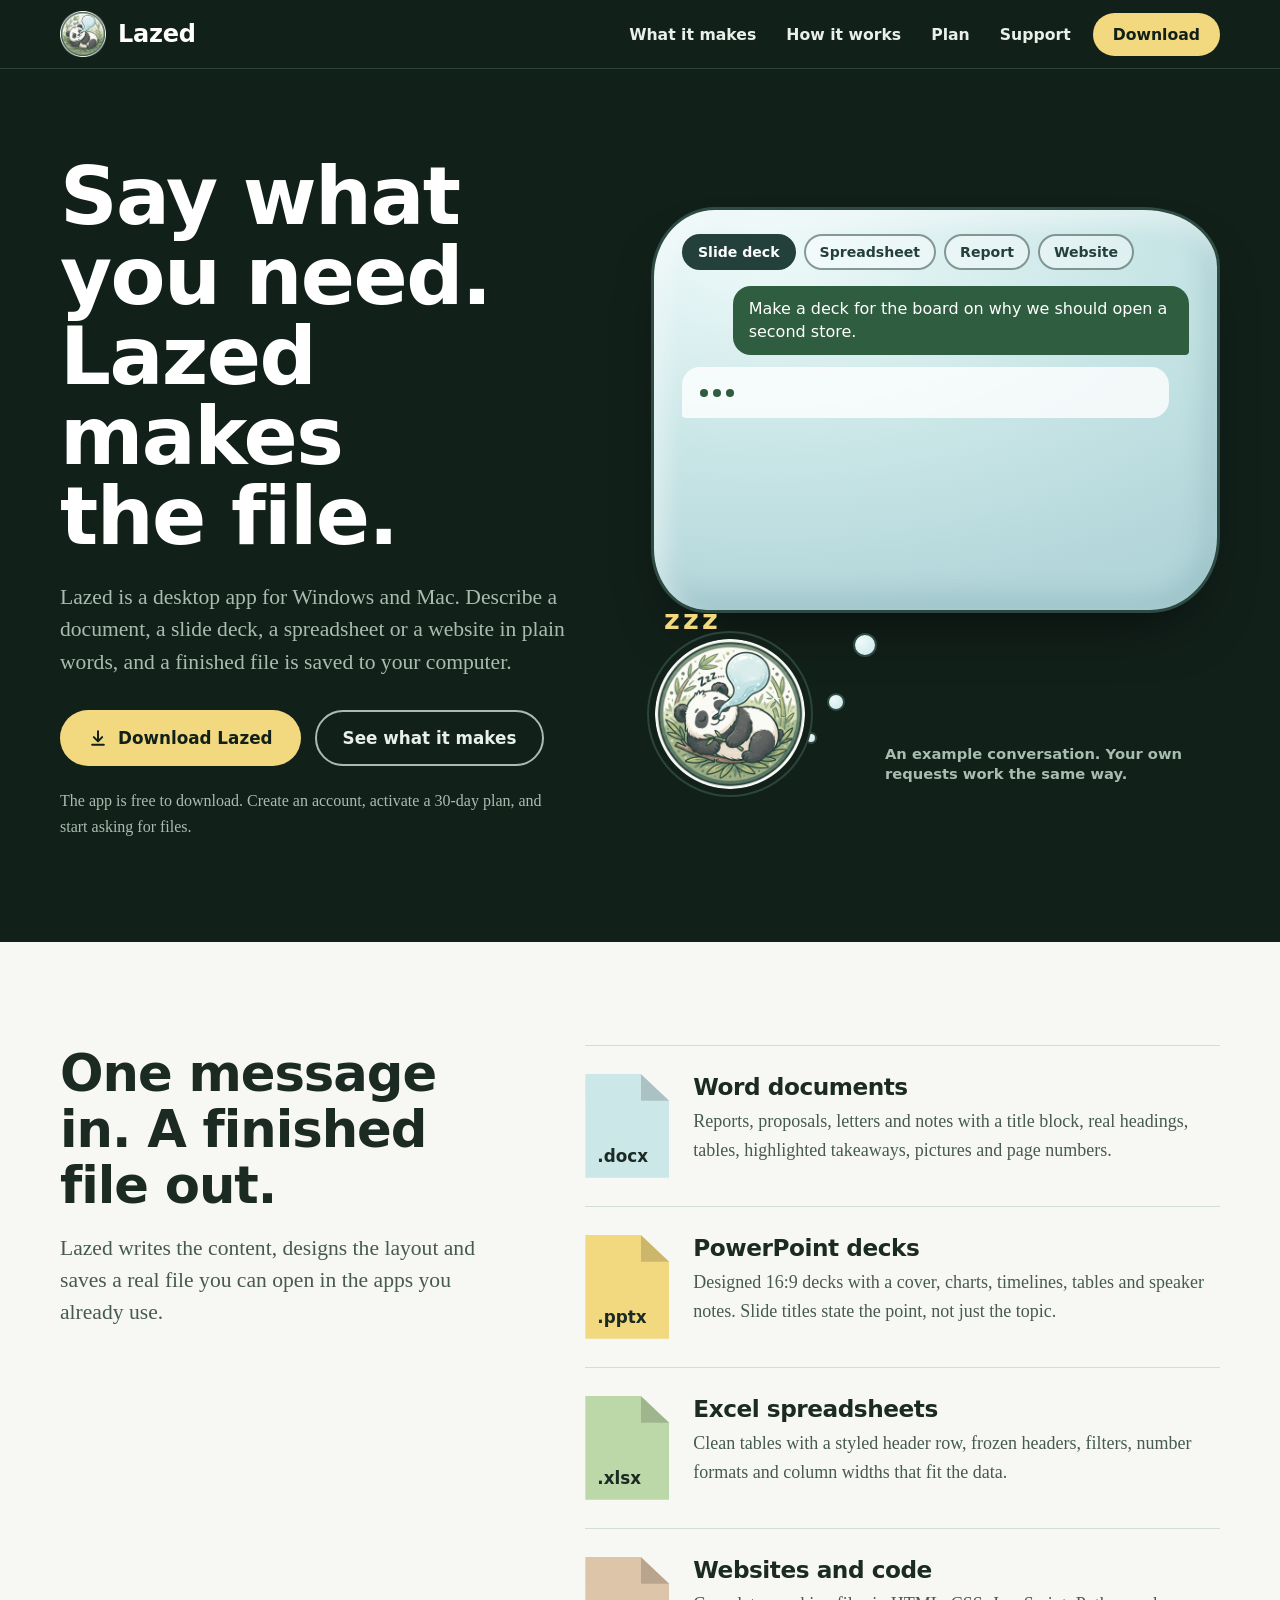
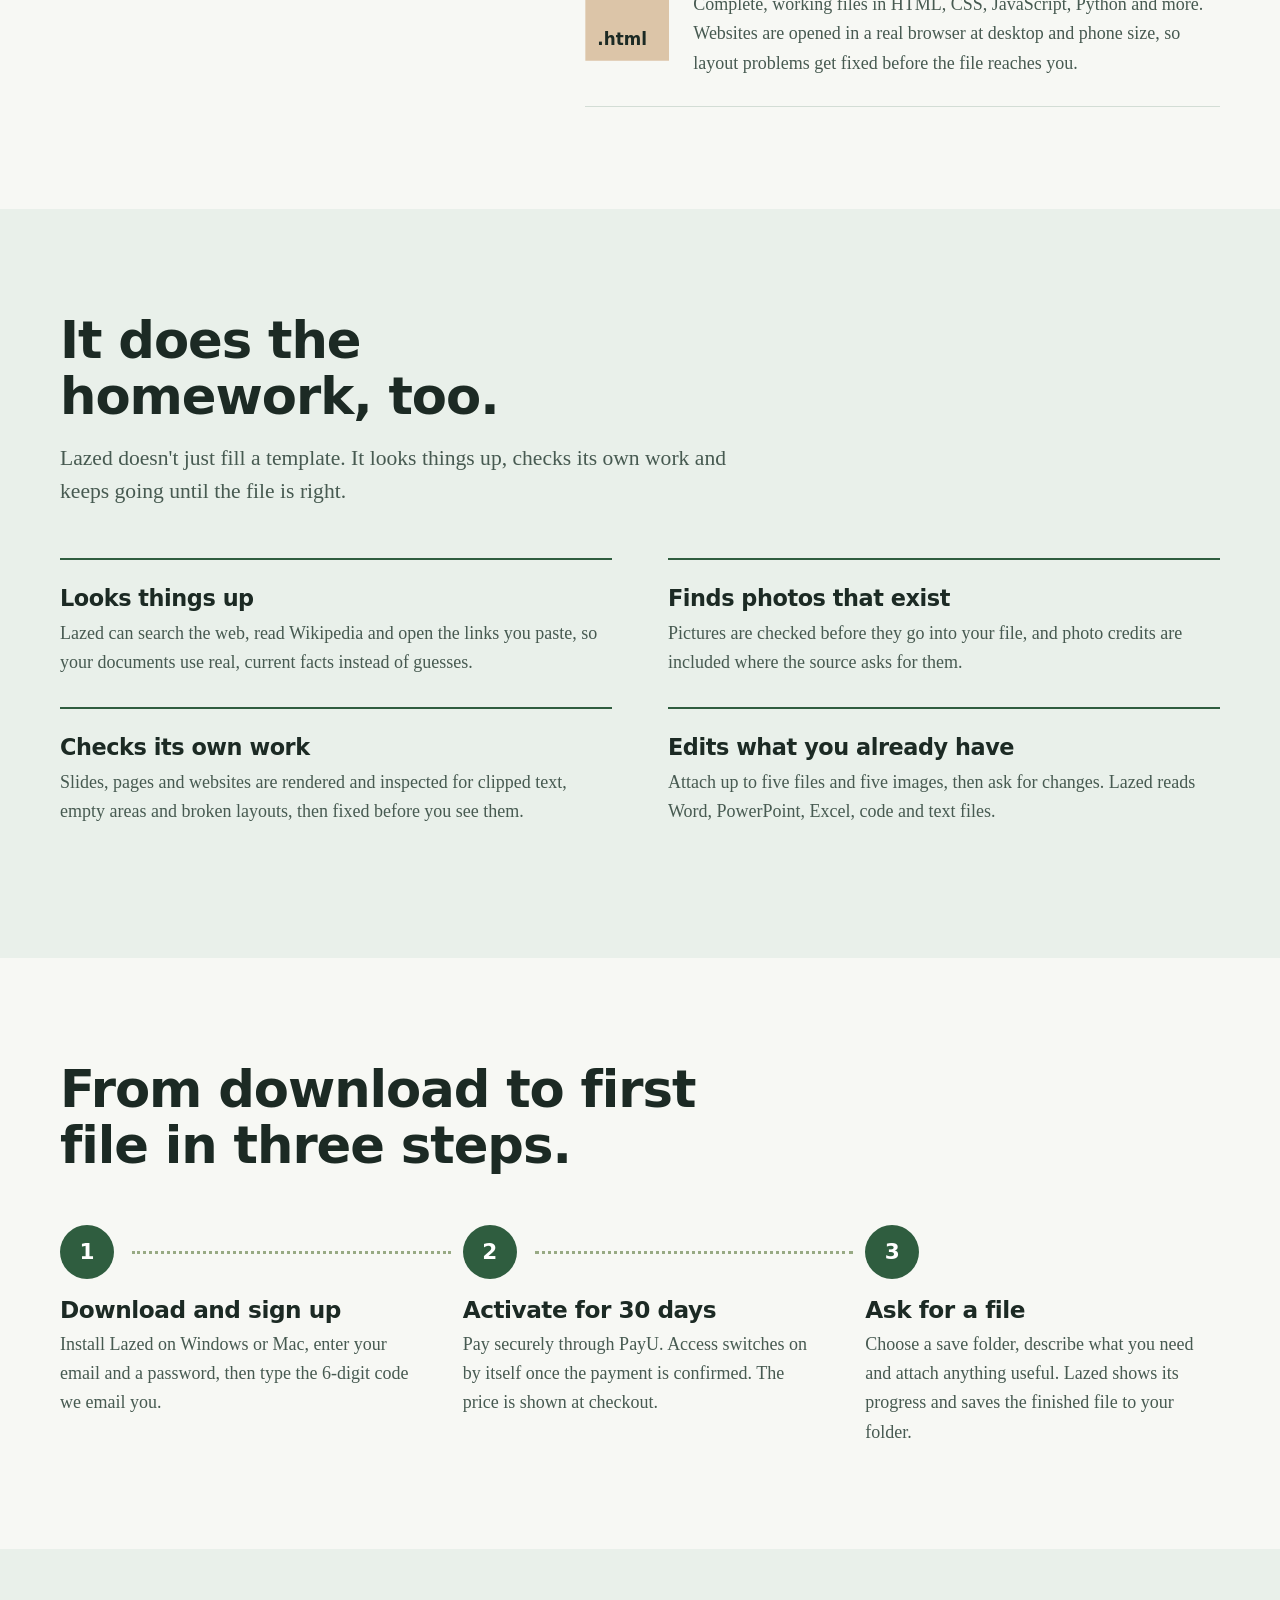
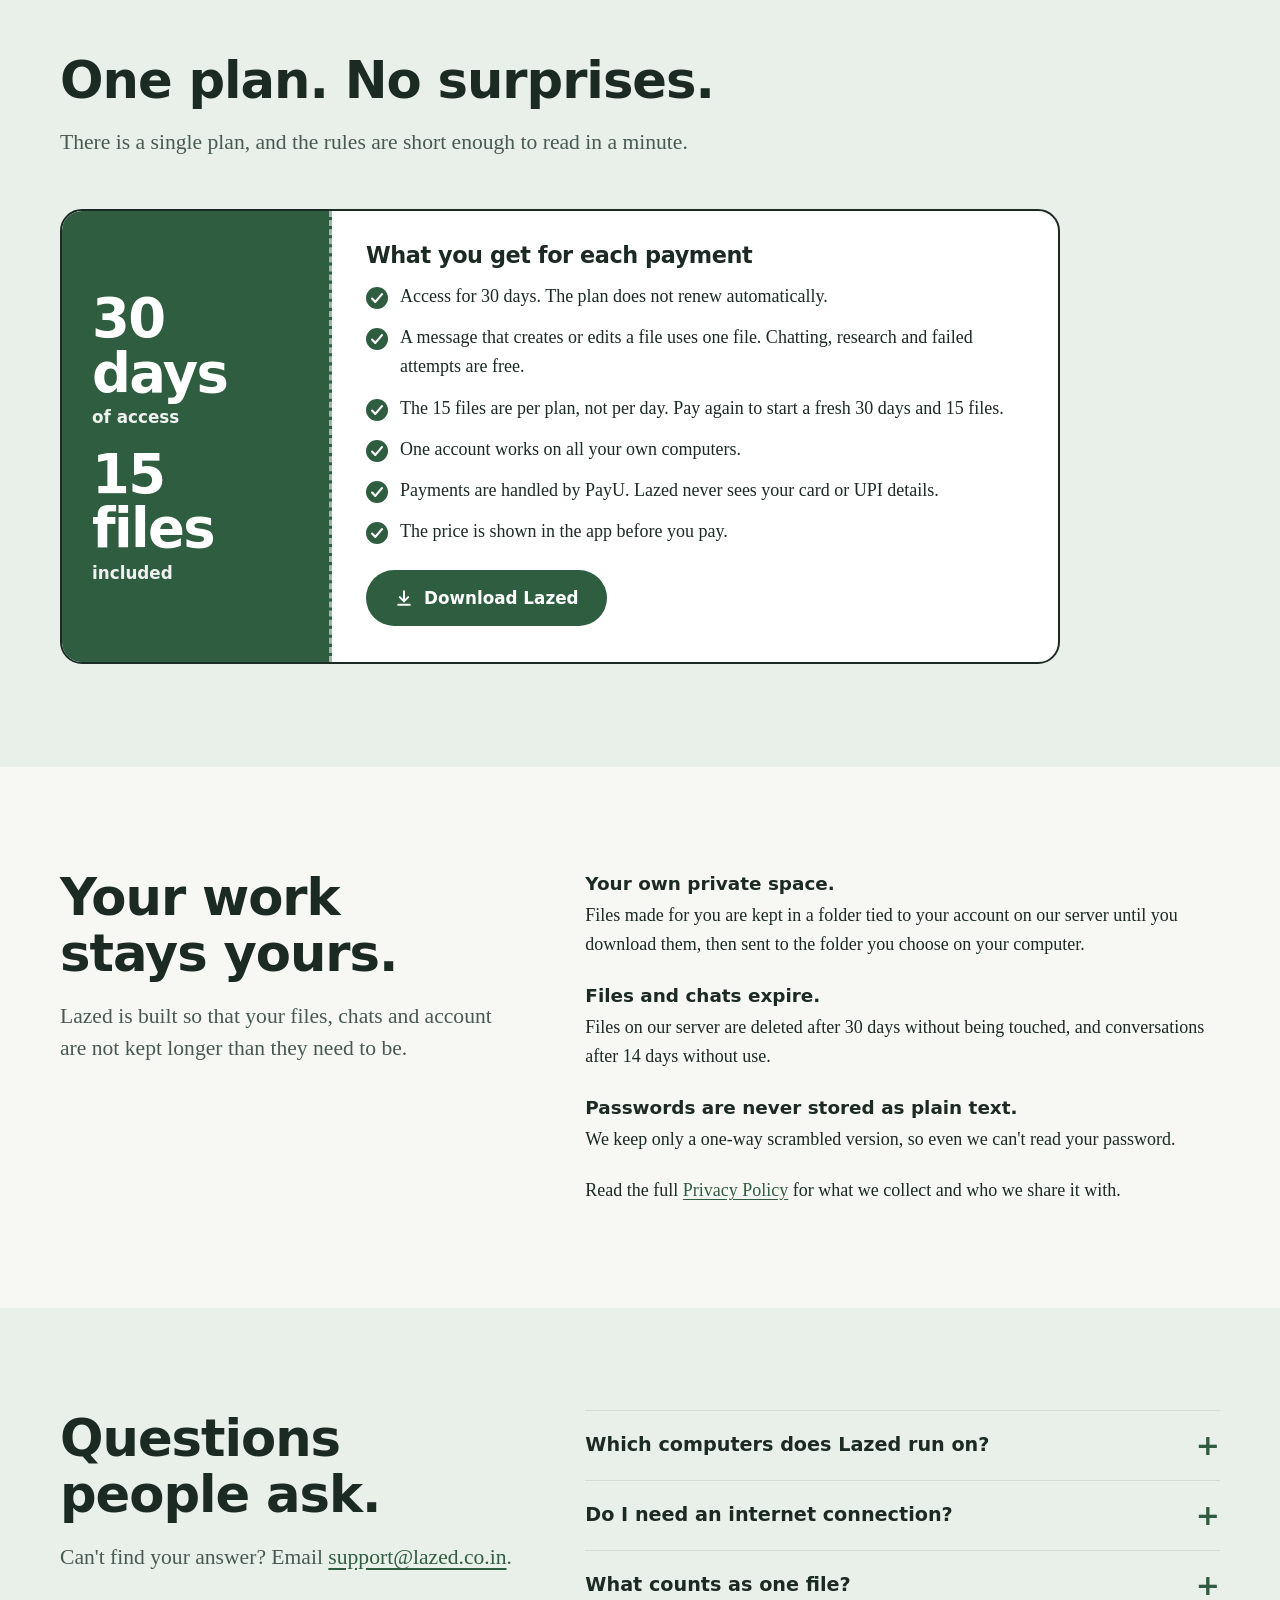
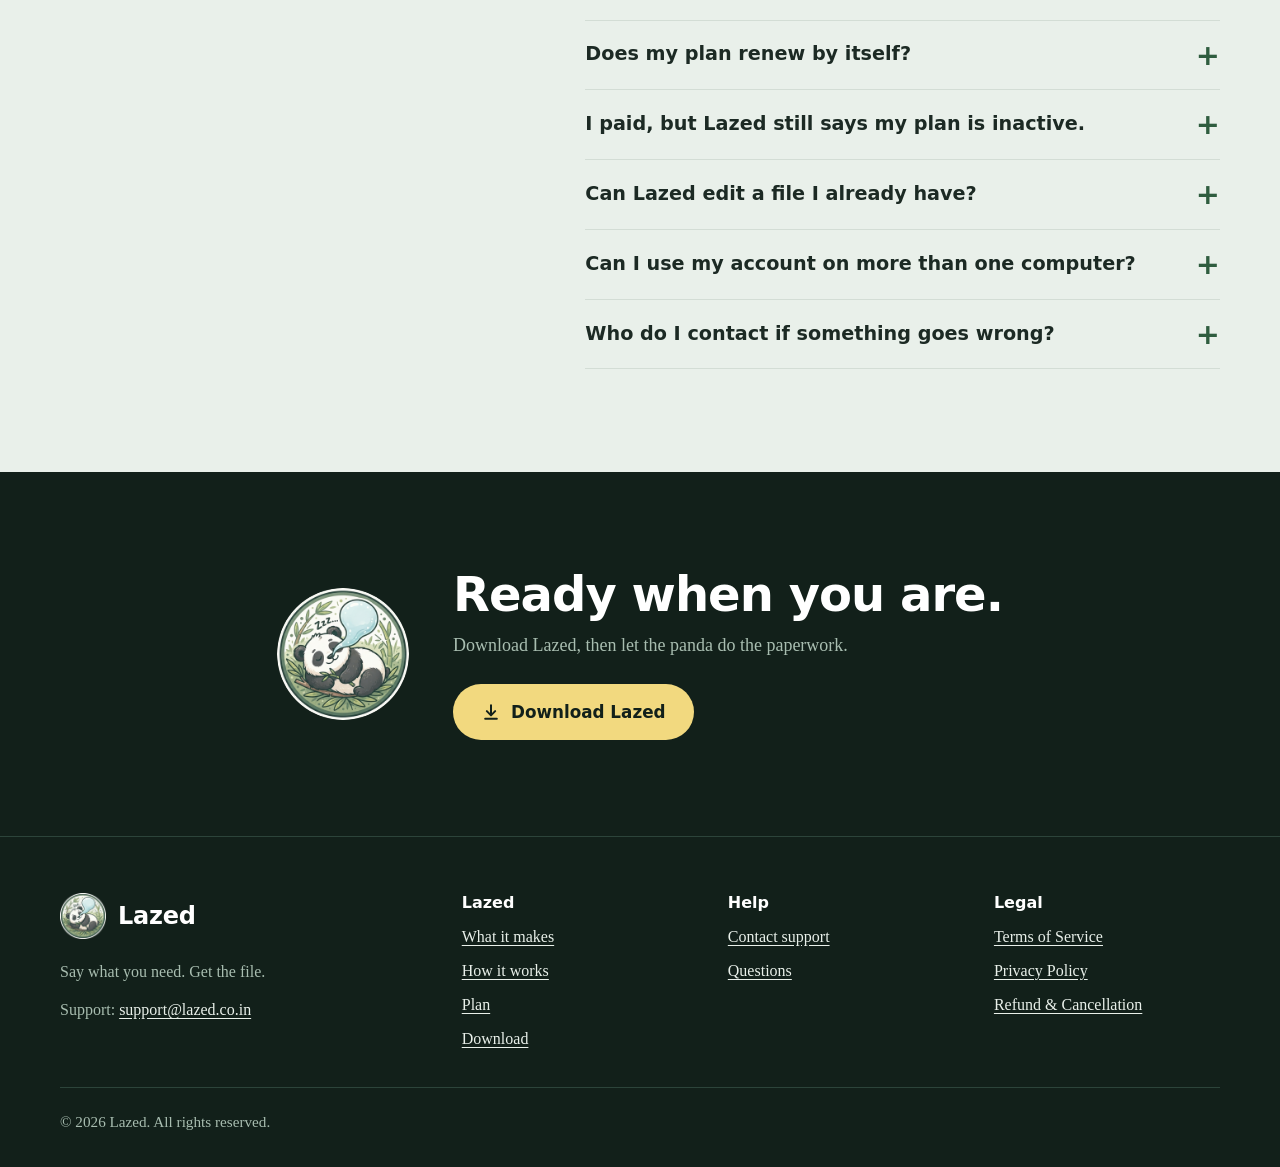
==== commit c7fcf71b: "windows installation update" ====
--- a/index.html
+++ b/index.html
@@ -151,7 +151,7 @@
       <li class="how-step">
         <div class="how-n" aria-hidden="true">2</div>
         <h3>Activate for 30 days</h3>
-        <p>Pay securely through Cashfree. Access switches on by itself once the payment is confirmed. The price is shown at checkout.</p>
+        <p>Pay securely through PayU. Access switches on by itself once the payment is confirmed. The price is shown at checkout.</p>
       </li>
       <li class="how-step">
         <div class="how-n" aria-hidden="true">3</div>
@@ -180,7 +180,7 @@
           <li>A message that creates or edits a file uses one file. Chatting, research and failed attempts are free.</li>
           <li>The 15 files are per plan, not per day. Pay again to start a fresh 30 days and 15 files.</li>
           <li>One account works on all your own computers.</li>
-          <li>Payments are handled by Cashfree. Lazed never sees your card or UPI details.</li>
+          <li>Payments are handled by PayU. Lazed never sees your card or UPI details.</li>
           <li>The price is shown in the app before you pay.</li>
         </ul>
         <a class="btn btn-moss" href="download.html" data-os-link><svg viewBox="0 0 24 24" fill="none" stroke="currentColor" stroke-width="2.4" stroke-linecap="round" stroke-linejoin="round" aria-hidden="true"><path d="M12 4v11M7 11l5 5 5-5M5 20h14"/></svg><span data-os-label>Download Lazed</span></a>
